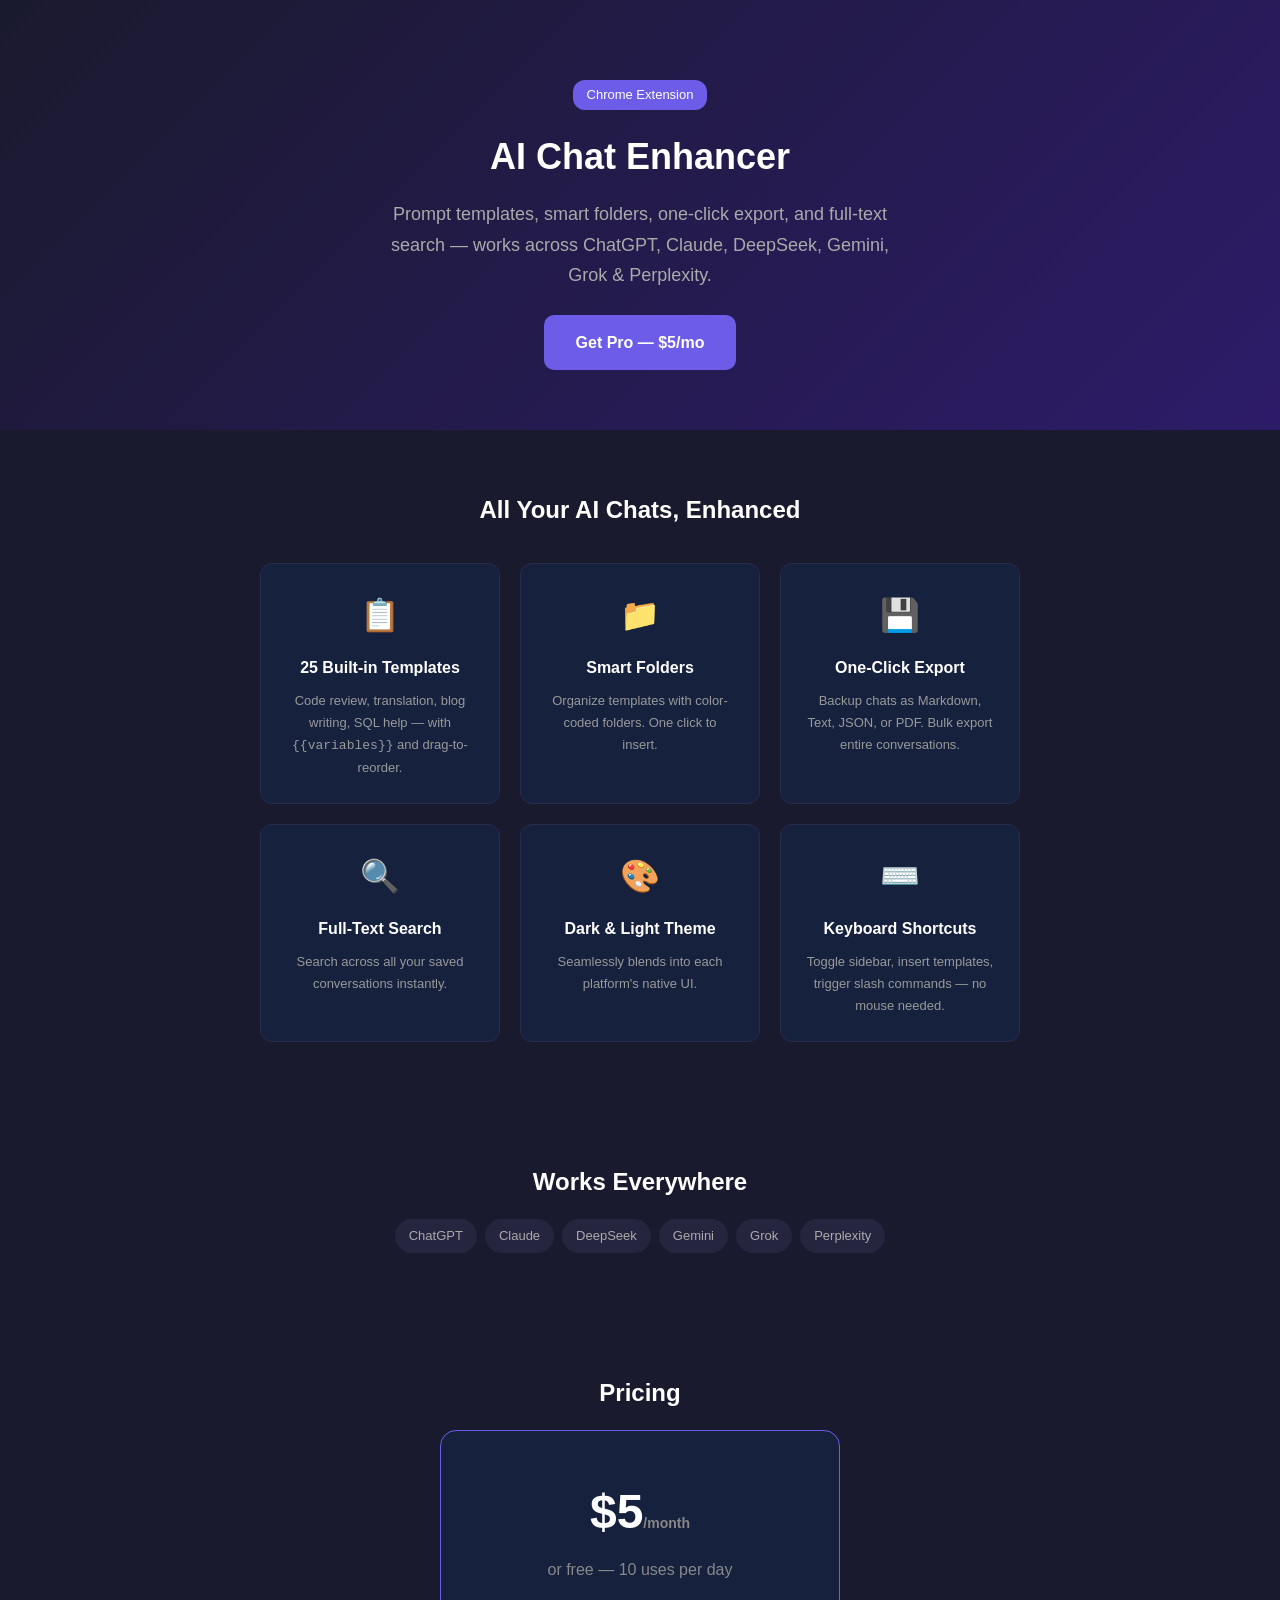
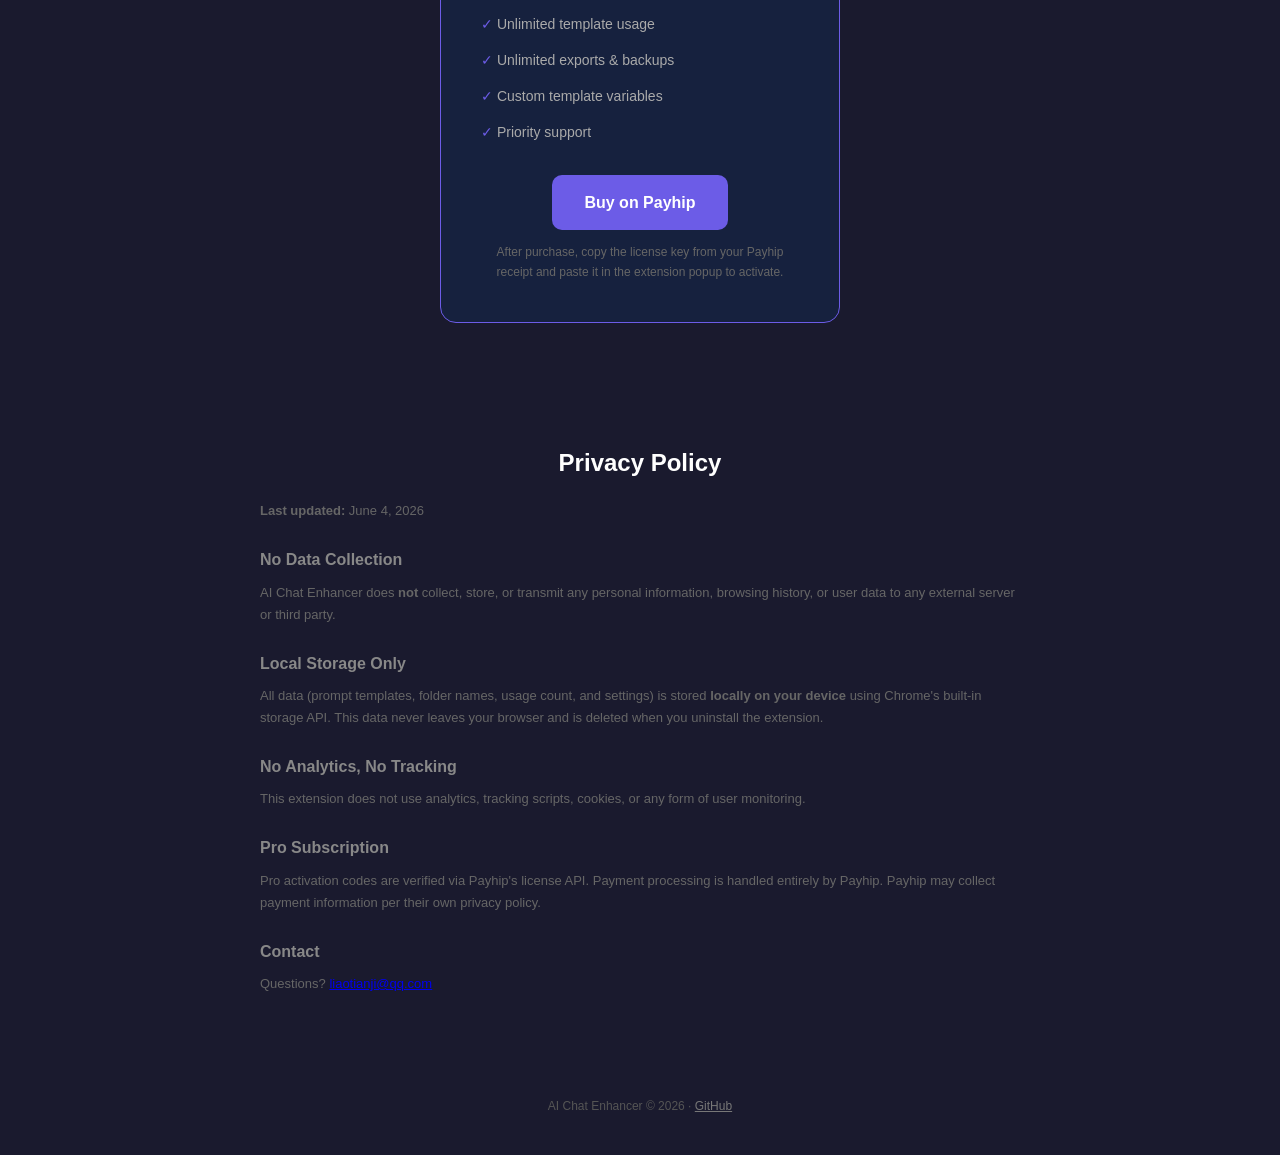
==== docs/index.html @ 95ebb5a4 "v1.4.0 全面加固：安全、兼容性、代码质量 - 安全：移除硬编码激活码，添加 deactivate 机制，备份去除 isPro - 平台兼容：重构输入选择器优先匹配 ProseMirror/Sla" ====
<!DOCTYPE html>
<html lang="en">
<head>
  <meta charset="UTF-8">
  <meta name="viewport" content="width=device-width, initial-scale=1.0">
  <title>AI Chat Enhancer — Supercharge Your AI Conversations</title>
  <style>
    * { margin: 0; padding: 0; box-sizing: border-box; }
    body { font-family: -apple-system, BlinkMacSystemFont, 'Segoe UI', Roboto, sans-serif; color: #e0e0e8; background: #1a1a2e; line-height: 1.7; }
    .hero { text-align: center; padding: 80px 20px 60px; background: linear-gradient(135deg, #1a1a2e 0%, #2d1b69 100%); }
    .hero h1 { font-size: 36px; color: #fff; margin-bottom: 12px; }
    .hero p { font-size: 18px; color: #aaa; max-width: 500px; margin: 0 auto 24px; }
    .badge { display: inline-block; background: #6c5ce7; color: #fff; padding: 4px 14px; border-radius: 12px; font-size: 13px; margin-bottom: 16px; }
    .section { max-width: 800px; margin: 0 auto; padding: 60px 20px; }
    .section h2 { font-size: 24px; color: #fff; margin-bottom: 16px; text-align: center; }
    .features { display: grid; grid-template-columns: repeat(auto-fit, minmax(220px, 1fr)); gap: 20px; margin-top: 32px; }
    .feature-card { background: #16213e; border: 1px solid #2a2a4e; border-radius: 12px; padding: 24px; text-align: center; }
    .feature-card h3 { font-size: 16px; color: #fff; margin-bottom: 8px; }
    .feature-card p { color: #999; font-size: 13px; }
    .icon { font-size: 32px; margin-bottom: 12px; }
    .pricing { background: #16213e; border: 1px solid #6c5ce7; border-radius: 16px; padding: 40px; text-align: center; max-width: 400px; margin: 0 auto; }
    .pricing .price { font-size: 48px; color: #fff; font-weight: 700; }
    .pricing .period { color: #888; font-size: 14px; }
    .pricing ul { list-style: none; text-align: left; margin: 24px 0; }
    .pricing ul li { padding: 6px 0; color: #aaa; font-size: 14px; }
    .pricing ul li::before { content: "✓ "; color: #6c5ce7; }
    .btn { display: inline-block; padding: 14px 32px; border-radius: 10px; font-size: 16px; font-weight: 600; text-decoration: none; cursor: pointer; border: none; }
    .btn-primary { background: #6c5ce7; color: #fff; }
    .btn-primary:hover { background: #7d6ff0; }
    .btn-outline { background: none; color: #6c5ce7; border: 2px solid #6c5ce7; }
    .btn-outline:hover { background: #6c5ce720; }
    .platforms { display: flex; flex-wrap: wrap; gap: 8px; justify-content: center; margin-top: 16px; }
    .platform-tag { background: #252540; color: #aaa; padding: 6px 14px; border-radius: 20px; font-size: 13px; }
    .privacy { color: #666; font-size: 13px; }
    .privacy h3 { color: #888; font-size: 16px; margin: 24px 0 8px; }
    footer { text-align: center; padding: 40px 20px; color: #555; font-size: 12px; border-top: 1px solid #1a1a2e; }
    footer a { color: #777; }
  </style>
</head>
<body>

  <div class="hero">
    <span class="badge">Chrome Extension</span>
    <h1>AI Chat Enhancer</h1>
    <p>Prompt templates, smart folders, one-click export, and full-text search — works across ChatGPT, Claude, DeepSeek, Gemini, Grok & Perplexity.</p>
    <a href="https://payhip.com/b/WiVe1" class="btn btn-primary">Get Pro — $5/mo</a>
  </div>

  <div class="section">
    <h2>All Your AI Chats, Enhanced</h2>
    <div class="features">
      <div class="feature-card">
        <div class="icon">📋</div>
        <h3>25 Built-in Templates</h3>
        <p>Code review, translation, blog writing, SQL help — with <code>{{variables}}</code> and drag-to-reorder.</p>
      </div>
      <div class="feature-card">
        <div class="icon">📁</div>
        <h3>Smart Folders</h3>
        <p>Organize templates with color-coded folders. One click to insert.</p>
      </div>
      <div class="feature-card">
        <div class="icon">💾</div>
        <h3>One-Click Export</h3>
        <p>Backup chats as Markdown, Text, JSON, or PDF. Bulk export entire conversations.</p>
      </div>
      <div class="feature-card">
        <div class="icon">🔍</div>
        <h3>Full-Text Search</h3>
        <p>Search across all your saved conversations instantly.</p>
      </div>
      <div class="feature-card">
        <div class="icon">🎨</div>
        <h3>Dark & Light Theme</h3>
        <p>Seamlessly blends into each platform's native UI.</p>
      </div>
      <div class="feature-card">
        <div class="icon">⌨️</div>
        <h3>Keyboard Shortcuts</h3>
        <p>Toggle sidebar, insert templates, trigger slash commands — no mouse needed.</p>
      </div>
    </div>
  </div>

  <div class="section">
    <h2>Works Everywhere</h2>
    <div class="platforms">
      <span class="platform-tag">ChatGPT</span>
      <span class="platform-tag">Claude</span>
      <span class="platform-tag">DeepSeek</span>
      <span class="platform-tag">Gemini</span>
      <span class="platform-tag">Grok</span>
      <span class="platform-tag">Perplexity</span>
    </div>
  </div>

  <div class="section">
    <h2>Pricing</h2>
    <div class="pricing">
      <div class="price">$5<span class="period">/month</span></div>
      <p style="color:#888;margin-top:4px">or free — 10 uses per day</p>
      <ul>
        <li>Unlimited template usage</li>
        <li>Unlimited exports & backups</li>
        <li>Custom template variables</li>
        <li>Priority support</li>
      </ul>
      <a href="https://payhip.com/b/WiVe1" class="btn btn-primary">Buy on Payhip</a>
      <p style="color:#666;font-size:12px;margin-top:12px">After purchase, copy the license key from your Payhip receipt and paste it in the extension popup to activate.</p>
    </div>
  </div>

  <div class="section privacy">
    <h2>Privacy Policy</h2>
    <p><strong>Last updated:</strong> June 4, 2026</p>

    <h3>No Data Collection</h3>
    <p>AI Chat Enhancer does <strong>not</strong> collect, store, or transmit any personal information, browsing history, or user data to any external server or third party.</p>

    <h3>Local Storage Only</h3>
    <p>All data (prompt templates, folder names, usage count, and settings) is stored <strong>locally on your device</strong> using Chrome's built-in storage API. This data never leaves your browser and is deleted when you uninstall the extension.</p>

    <h3>No Analytics, No Tracking</h3>
    <p>This extension does not use analytics, tracking scripts, cookies, or any form of user monitoring.</p>

    <h3>Pro Subscription</h3>
    <p>Pro activation codes are verified via Payhip's license API. Payment processing is handled entirely by Payhip. Payhip may collect payment information per their own privacy policy.</p>

    <h3>Contact</h3>
    <p>Questions? <a href="mailto:liaotianji@qq.com">liaotianji@qq.com</a></p>
  </div>

  <footer>
    <p>AI Chat Enhancer &copy; 2026 &middot; <a href="https://github.com/Aiskillhub/ai-chat-enhancer">GitHub</a></p>
  </footer>
</body>
</html>
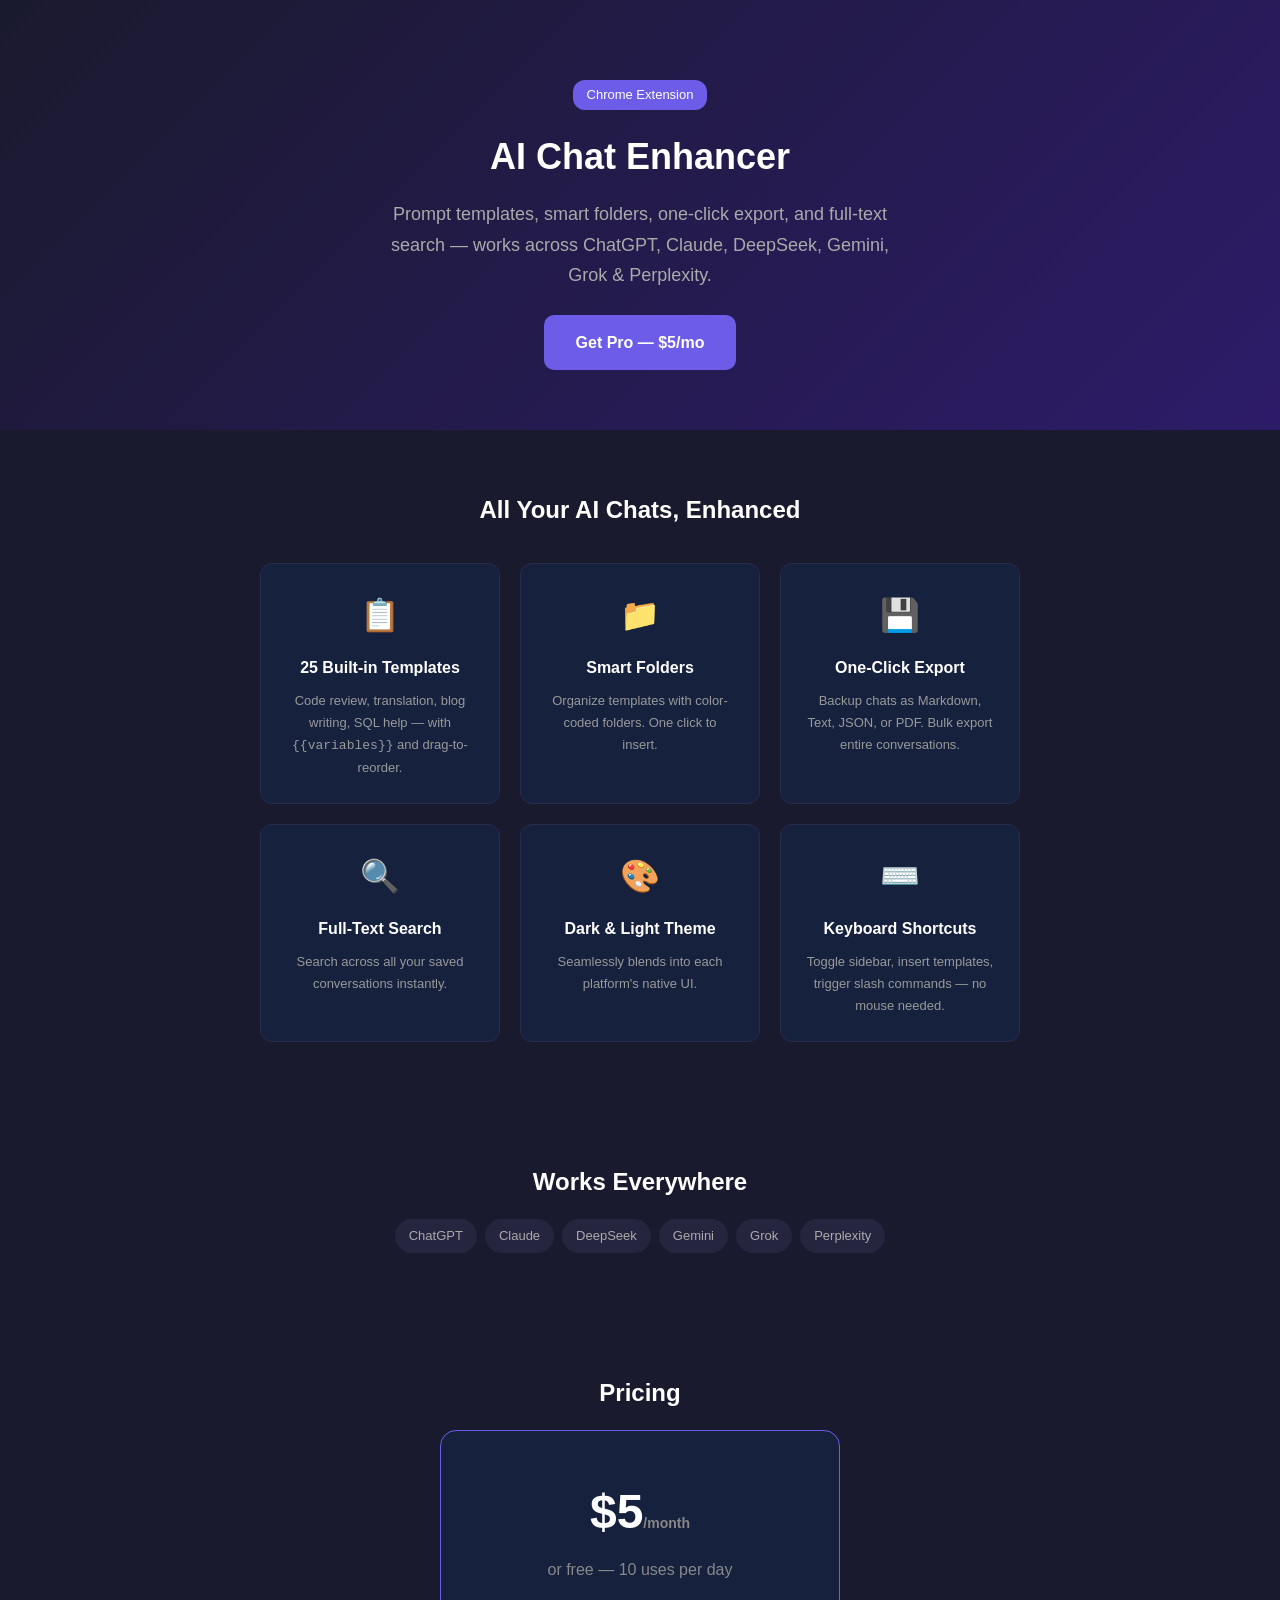
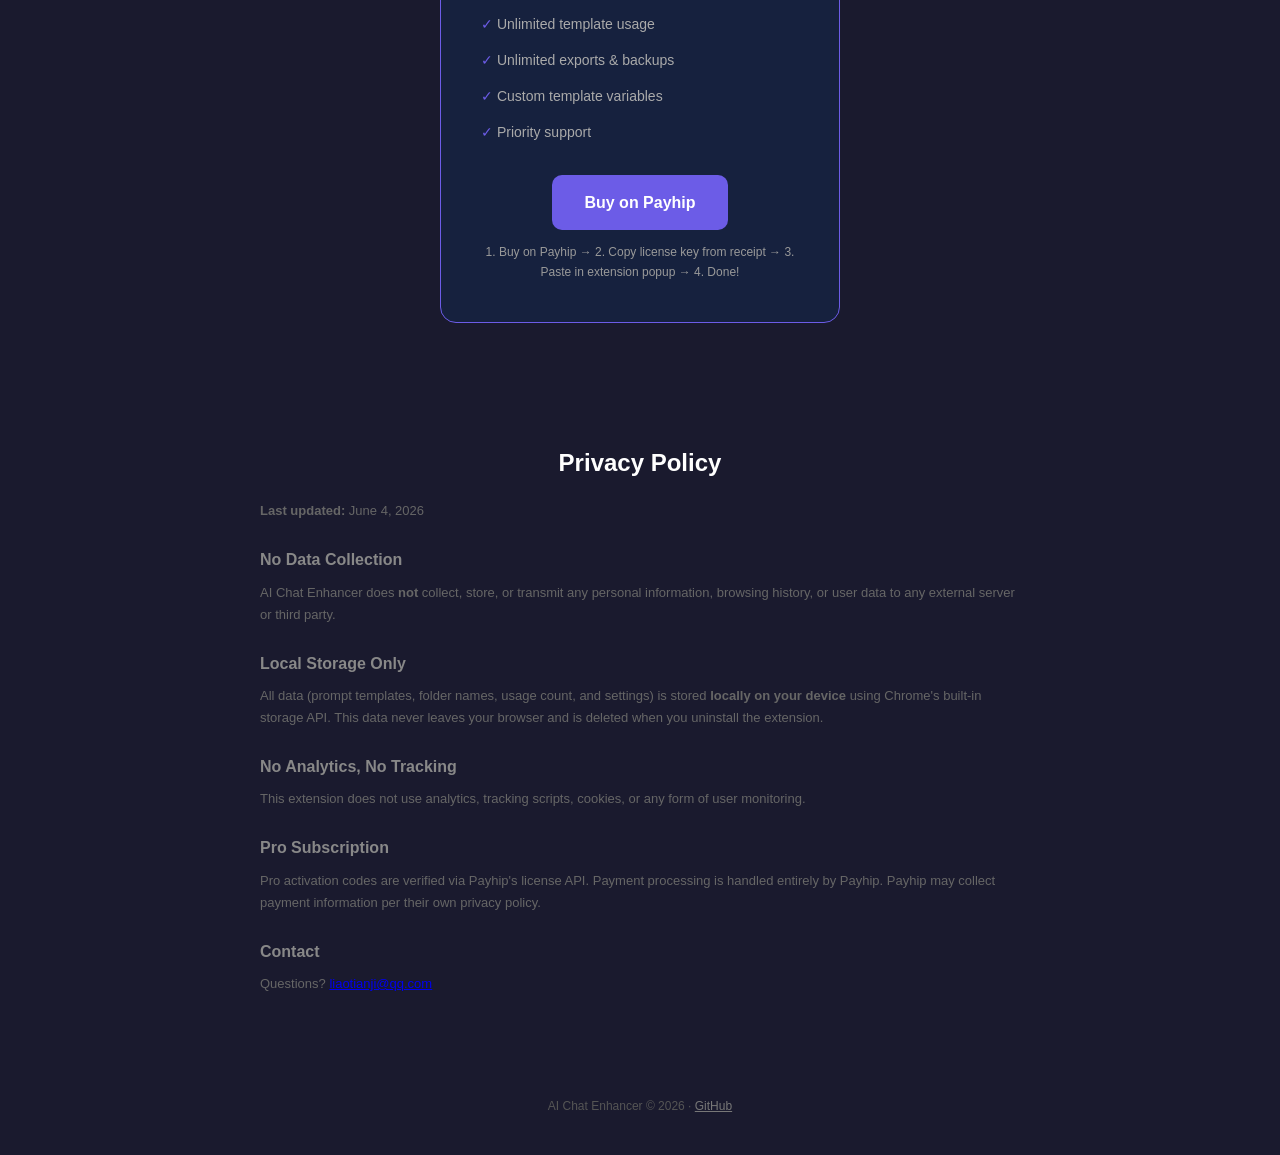
==== commit 01e62f78: "修复 Pro 购买→激活交付链路 - Upgrade 按钮直达 Payhip 购买页（去掉中间跳转） - 购买后弹出引导提示：去 Payhip 收据复制 license key - 输入框占位符改为 " ====
--- a/docs/index.html
+++ b/docs/index.html
@@ -106,7 +106,7 @@
         <li>Priority support</li>
       </ul>
       <a href="https://payhip.com/b/WiVe1" class="btn btn-primary">Buy on Payhip</a>
-      <p style="color:#666;font-size:12px;margin-top:12px">After purchase, copy the license key from your Payhip receipt and paste it in the extension popup to activate.</p>
+      <p style="color:#999;font-size:12px;margin-top:12px">1. Buy on Payhip → 2. Copy license key from receipt → 3. Paste in extension popup → 4. Done!</p>
     </div>
   </div>
 
